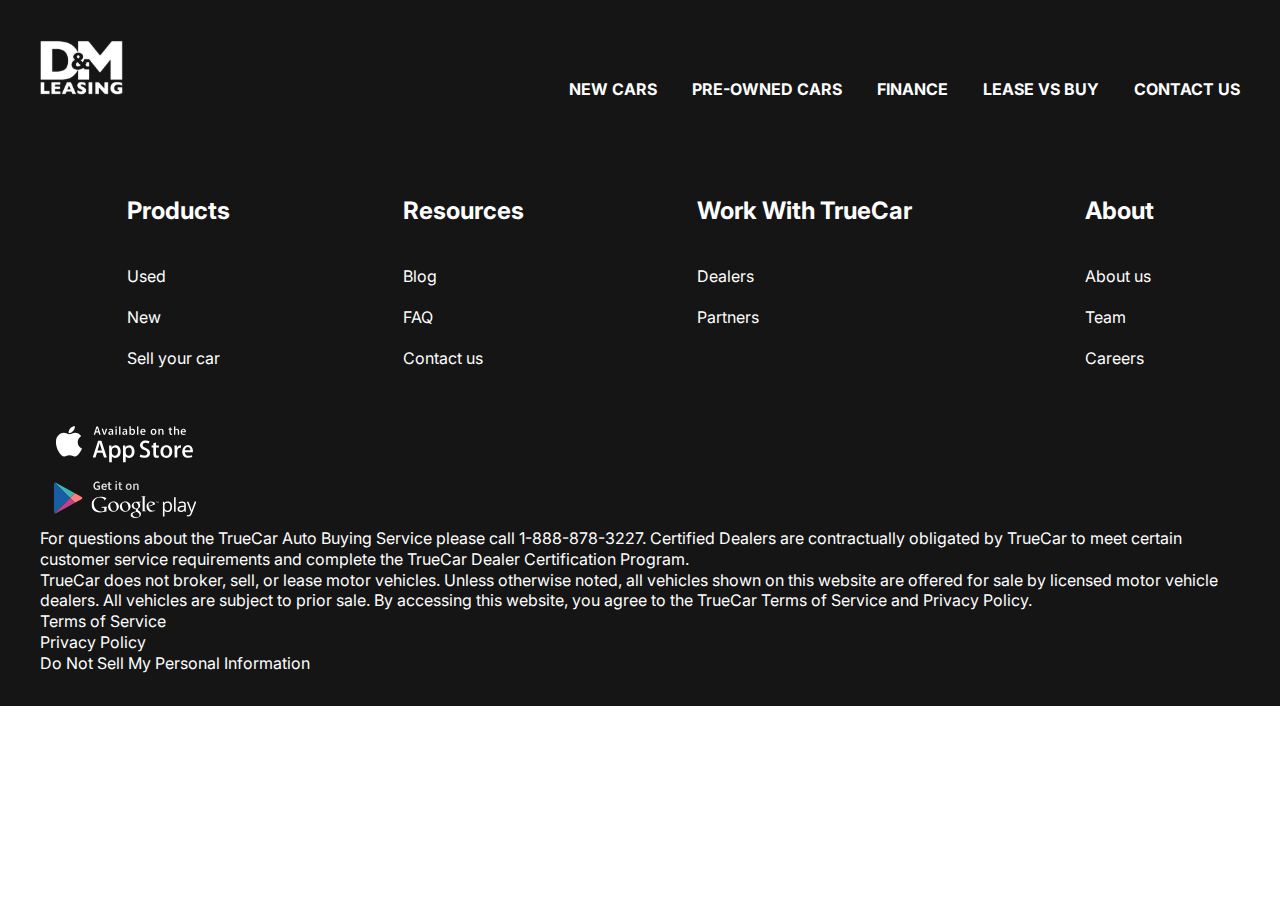
==== index.html @ 5d6d0b0d "Create header and footer" ====
<!DOCTYPE html>
<html lang="en">
<head>
	<meta charset="UTF-8">
	<meta name="viewport" content="width=device-width, initial-scale=1.0">
	
	<title>Lease cars</title>

	<link rel="preconnect" href="https://fonts.googleapis.com">
	<link rel="preconnect" href="https://fonts.gstatic.com" crossorigin>
	<link href="https://fonts.googleapis.com/css2?family=Inter:wght@400;600&display=swap" rel="stylesheet">
	
	<link rel="stylesheet" href="css/style.css">
</head>

<body>
	<div class="wrapper">
		<header class="header header-main">
			<div class="container">
				<div class="header__inner">
					<a class="logo" href="#">
						<img class="logo__img" src="images/logo.svg" alt="logo">
					</a>
					<nav class="menu">
						<ul class="menu__list">
							<li class="menu__list-item">
								<a class="menu__list-link" href="#">NEW CARS</a>
							</li>
							<li class="menu__list-item">
								<a class="menu__list-link" href="#">PRE-OWNED CARS</a>
							</li>
							<li class="menu__list-item">
								<a class="menu__list-link" href="#">FINANCE</a>
							</li>
							<li class="menu__list-item">
								<a class="menu__list-link" href="#">LEASE VS BUY</a>
							</li>
							<li class="menu__list-item">
								<a class="menu__list-link" href="#">CONTACT US</a>
							</li>
						</ul>
					</nav>
				</div>
			</div>
		</header>
		<main class="main"></main>


		<footer class="footer">
			<div class="container">
				<nav class="footer__menu">
					<ul class="footer__menu-list">
						<li class="footer__menu-item"><p class="footer__menu-title">Products</p></li>
						<li class="footer__menu-item"><a href="#" class="footer__menu-link">Used</a></li>
						<li class="footer__menu-item"><a href="#" class="footer__menu-link">New</a></li>
						<li class="footer__menu-item"><a href="#" class="footer__menu-link">Sell your car</a></li>
					</ul>
					<ul class="footer__menu-list">
						<li class="footer__menu-item"><p class="footer__menu-title">Resources </p></li>
						<li class="footer__menu-item"><a href="#" class="footer__menu-link">Blog</a></li>
						<li class="footer__menu-item"><a href="#" class="footer__menu-link">FAQ</a></li>
						<li class="footer__menu-item"><a href="#" class="footer__menu-link">Contact us</a></li>
					</ul>
					<ul class="footer__menu-list">
						<li class="footer__menu-item"><p class="footer__menu-title">Work With TrueCar</p></li>
						<li class="footer__menu-item"><a href="#" class="footer__menu-link">Dealers</a></li>
						<li class="footer__menu-item"><a href="#" class="footer__menu-link">Partners</a></li>
					</ul>
					<ul class="footer__menu-list">
						<li class="footer__menu-item"><p class="footer__menu-title">About</p></li>
						<li class="footer__menu-item"><a href="#" class="footer__menu-link">About us</a></li>
						<li class="footer__menu-item"><a href="#" class="footer__menu-link">Team</a></li>
						<li class="footer__menu-item"><a href="#" class="footer__menu-link">Careers</a></li>
					</ul>
				</nav>

				<ul class="app__links">
					<li class="app__item">
						<a class="app__item-link" href="#">
							<img class="app__item-img" src="images/appstore.svg" alt="appstore">
						</a>
					</li>
					<li class="app__item">
						<a class="app__item-link" href="#">
							<img class="app__item-img" src="images/googleplay.svg" alt="googleplay">
						</a>
					</li>
				</ul>

				<div class="footer__copy">
					<p class="footer__copy-text">
						For questions about the TrueCar Auto Buying Service please call 1-888-878-3227.
						Certified Dealers are contractually obligated by TrueCar to meet certain customer service requirements and complete the TrueCar Dealer Certification Program.
						
					</p>
					<p class="footer__copy-text">
						TrueCar does not broker, sell, or lease motor vehicles. Unless otherwise noted, all vehicles shown on this website are offered for sale by licensed motor vehicle dealers. All vehicles are subject to prior sale. By accessing this website, you agree to the TrueCar Terms of Service and Privacy Policy.
					</p>
				</div>

				<nav class="copy__nav">
					<ul class="copy__nav-list">
						<li class="copy__nav-item"><a href="#" class="copy__nav-link">Terms of Service</a></li>
						<li class="copy__nav-item"><a href="#" class="copy__nav-link">Privacy Policy</a></li>
						<li class="copy__nav-item"><a href="#" class="copy__nav-link">Do Not Sell My Personal Information</a></li>
					</ul>
				</nav>

			</div>
		</footer>
	</div>
	
</body>
</html>
---- css/style.css ----
html{
	box-sizing: border-box;
}

*, *::after, *::before{
	box-sizing: inherit;
	margin: 0;
	padding: 0; 
}

ul{
	list-style: none;
}

a{
	text-decoration: none;
	color: inherit;
}

.container{
	max-width: 1220px;
	margin: 0 auto;
	padding: 0 10px;
}

body{
	font-family: 'Inter', sans-serif;
	font-size: 16px;
	font-weight: 400;
	line-height: 1.3;
}

.header{
	background-color: #151515;
}

.header-main{
	/* background-color: transparent; */
}

.header__inner{
	padding-top: 40px;
	padding-bottom: 45px;
	display: flex;
	justify-content: space-between;
	align-items: flex-end;
}

.menu__list{
	display: flex;
	gap: 35px;
}

.menu__list-link{
	color: #ffffff;
	text-transform: uppercase;
	font-weight: 700;	
}

.footer{
	background-color: #151515;
	padding: 50px 0 32px;
	color: #ffffff;
}

.footer__menu{
	display: flex;
	justify-content: space-around;
	margin-bottom: 50px;
}

.footer__menu-title{
	font-size: 24px;
	font-weight: 700;
	padding-bottom: 20px;

}

.footer__menu-item + .footer__menu-item{
	padding-top: 20px;

}
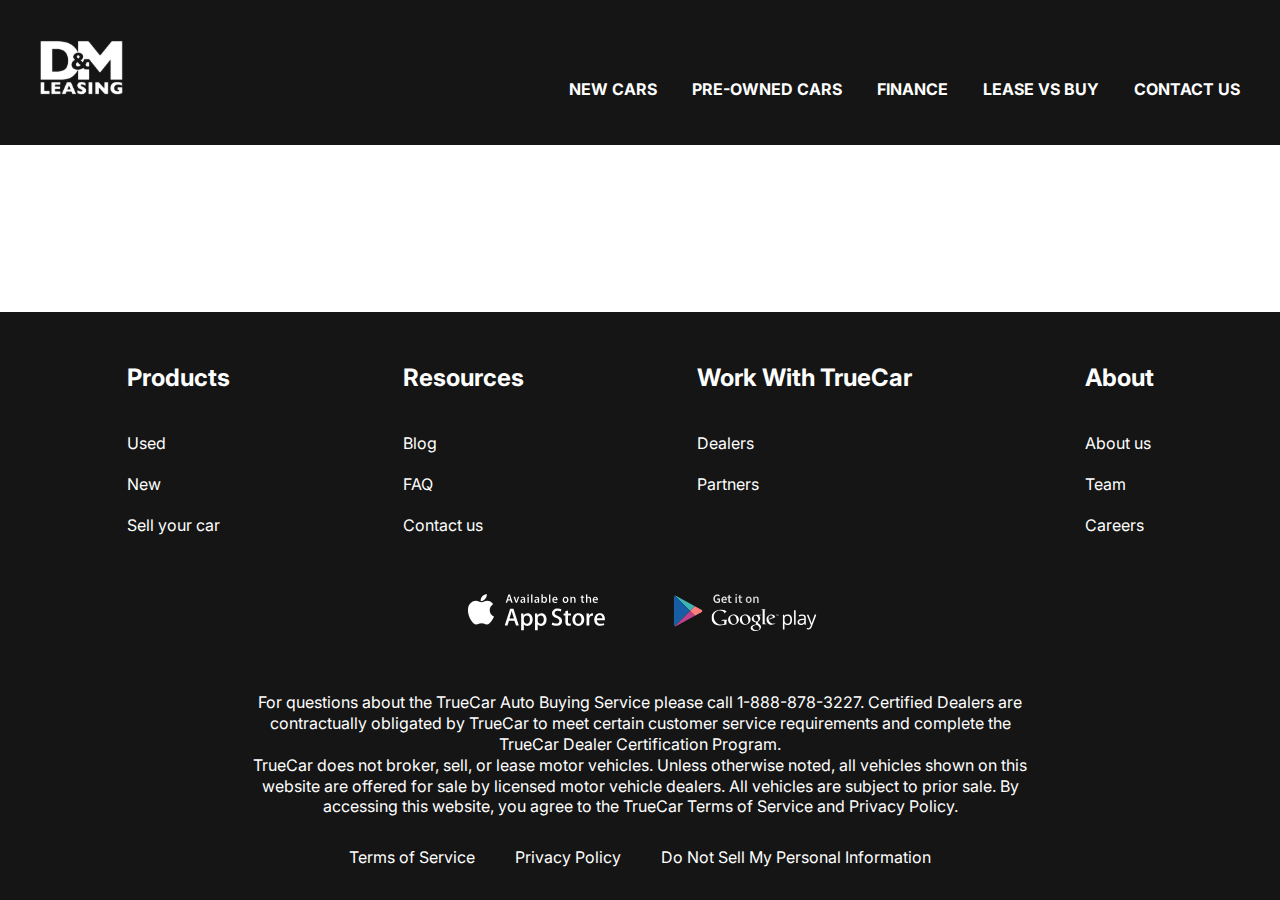
==== commit 795f63b6: "Create footer and fixed its position down" ====
--- a/index.html
+++ b/index.html
@@ -43,7 +43,10 @@
 				</div>
 			</div>
 		</header>
-		<main class="main"></main>
+		<main class="main">
+			
+
+		</main>
 
 
 		<footer class="footer">
@@ -74,7 +77,7 @@
 					</ul>
 				</nav>
 
-				<ul class="app__links">
+				<ul class="app">
 					<li class="app__item">
 						<a class="app__item-link" href="#">
 							<img class="app__item-img" src="images/appstore.svg" alt="appstore">
--- a/css/style.css
+++ b/css/style.css
@@ -6,6 +6,10 @@
 	box-sizing: inherit;
 	margin: 0;
 	padding: 0; 
+}
+
+html, body{
+	height: 100%;
 }
 
 ul{
@@ -17,17 +21,23 @@
 	color: inherit;
 }
 
-.container{
-	max-width: 1220px;
-	margin: 0 auto;
-	padding: 0 10px;
-}
-
 body{
 	font-family: 'Inter', sans-serif;
 	font-size: 16px;
 	font-weight: 400;
 	line-height: 1.3;
+}
+
+.wrapper{
+	min-height: 100%;
+	display: flex;
+	flex-direction: column;
+}
+
+.container{
+	max-width: 1220px;
+	margin: 0 auto;
+	padding: 0 10px;
 }
 
 .header{
@@ -69,6 +79,10 @@
 	margin-bottom: 50px;
 }
 
+.footer__menu-list{
+	max-width: 250px; /*задаем, чтобы обезопасить ширины, в случае большого текста */
+}
+
 .footer__menu-title{
 	font-size: 24px;
 	font-weight: 700;
@@ -78,7 +92,27 @@
 
 .footer__menu-item + .footer__menu-item{
 	padding-top: 20px;
-
 }
 
+.app{
+	display: flex;
+	justify-content: center;
+	gap: 40px;
+	margin-bottom: 52px;
+}
 
+.footer__copy{
+	max-width: 800px;
+	margin: 0 auto 30px;
+	text-align: center;
+}
+
+.copy__nav-list{
+	display: flex;
+	justify-content: center;
+	gap: 40px;
+}
+
+.main{
+	flex-grow: 1;
+}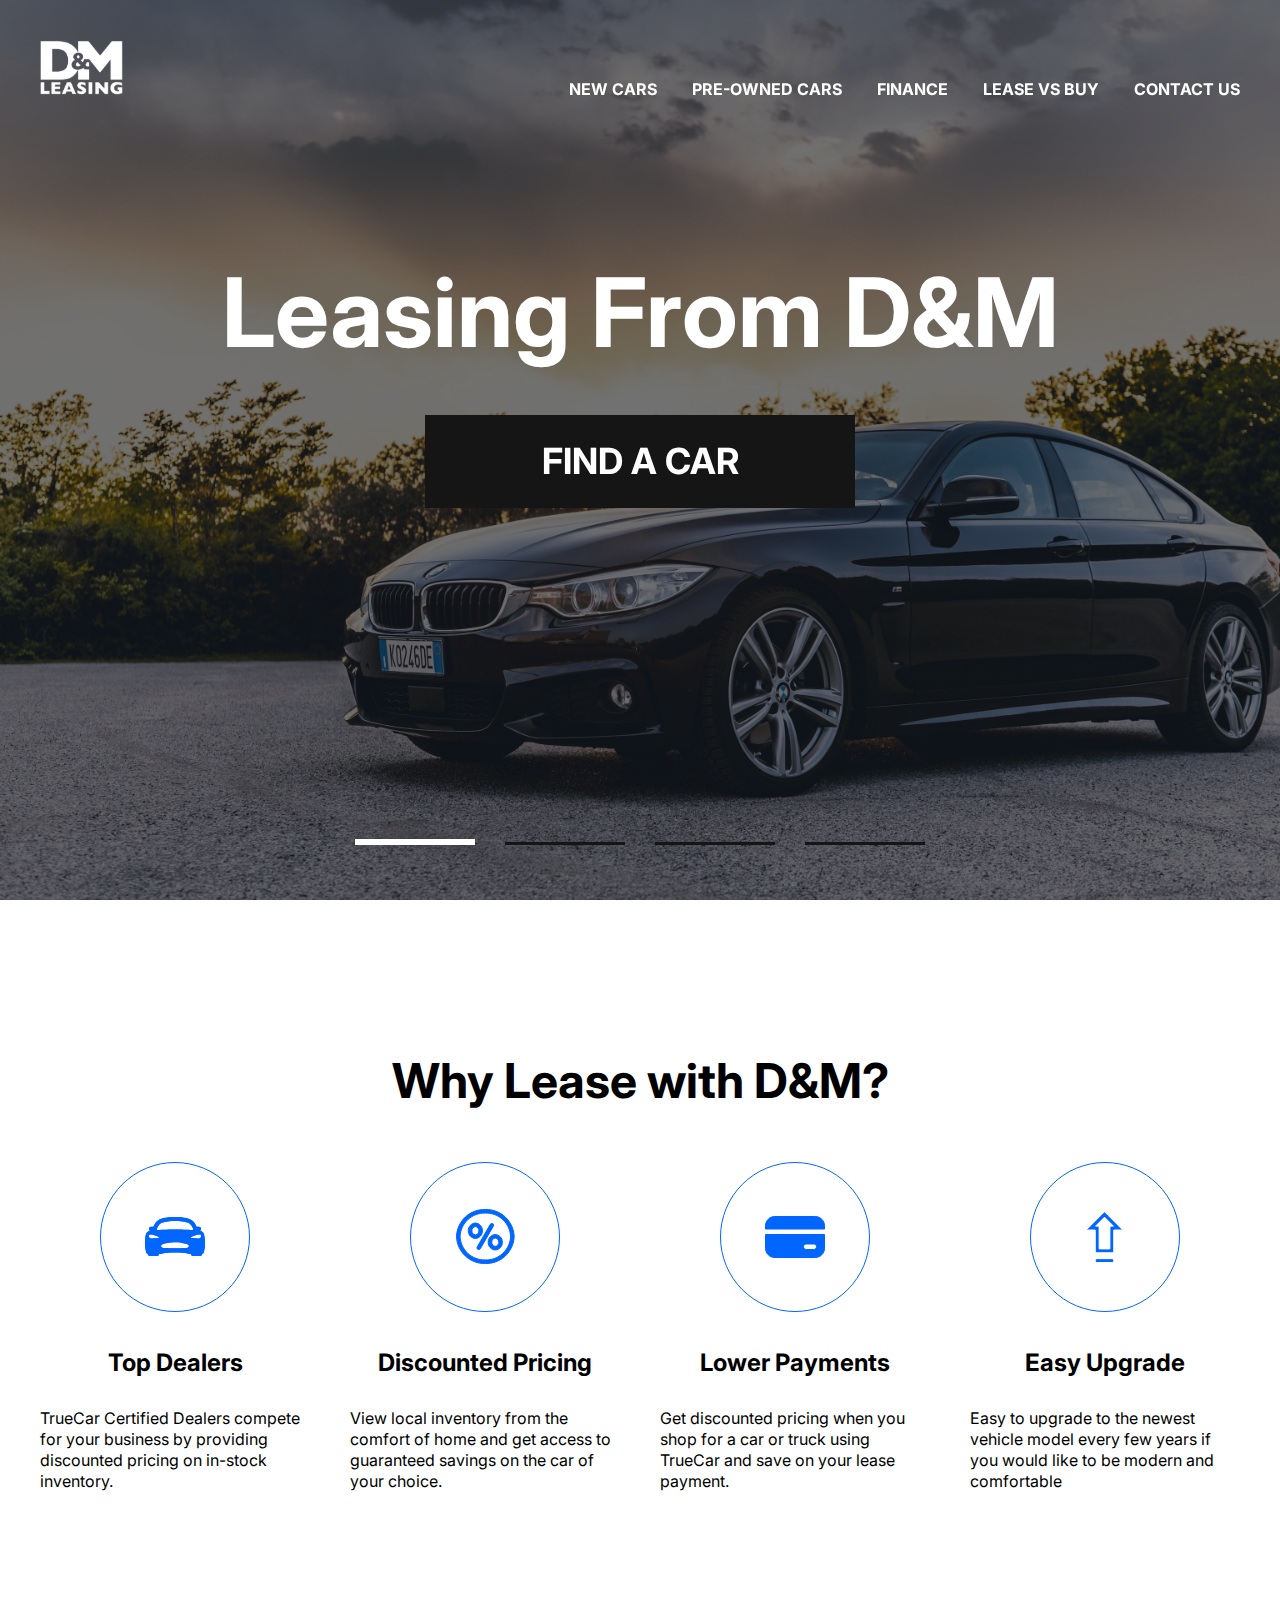
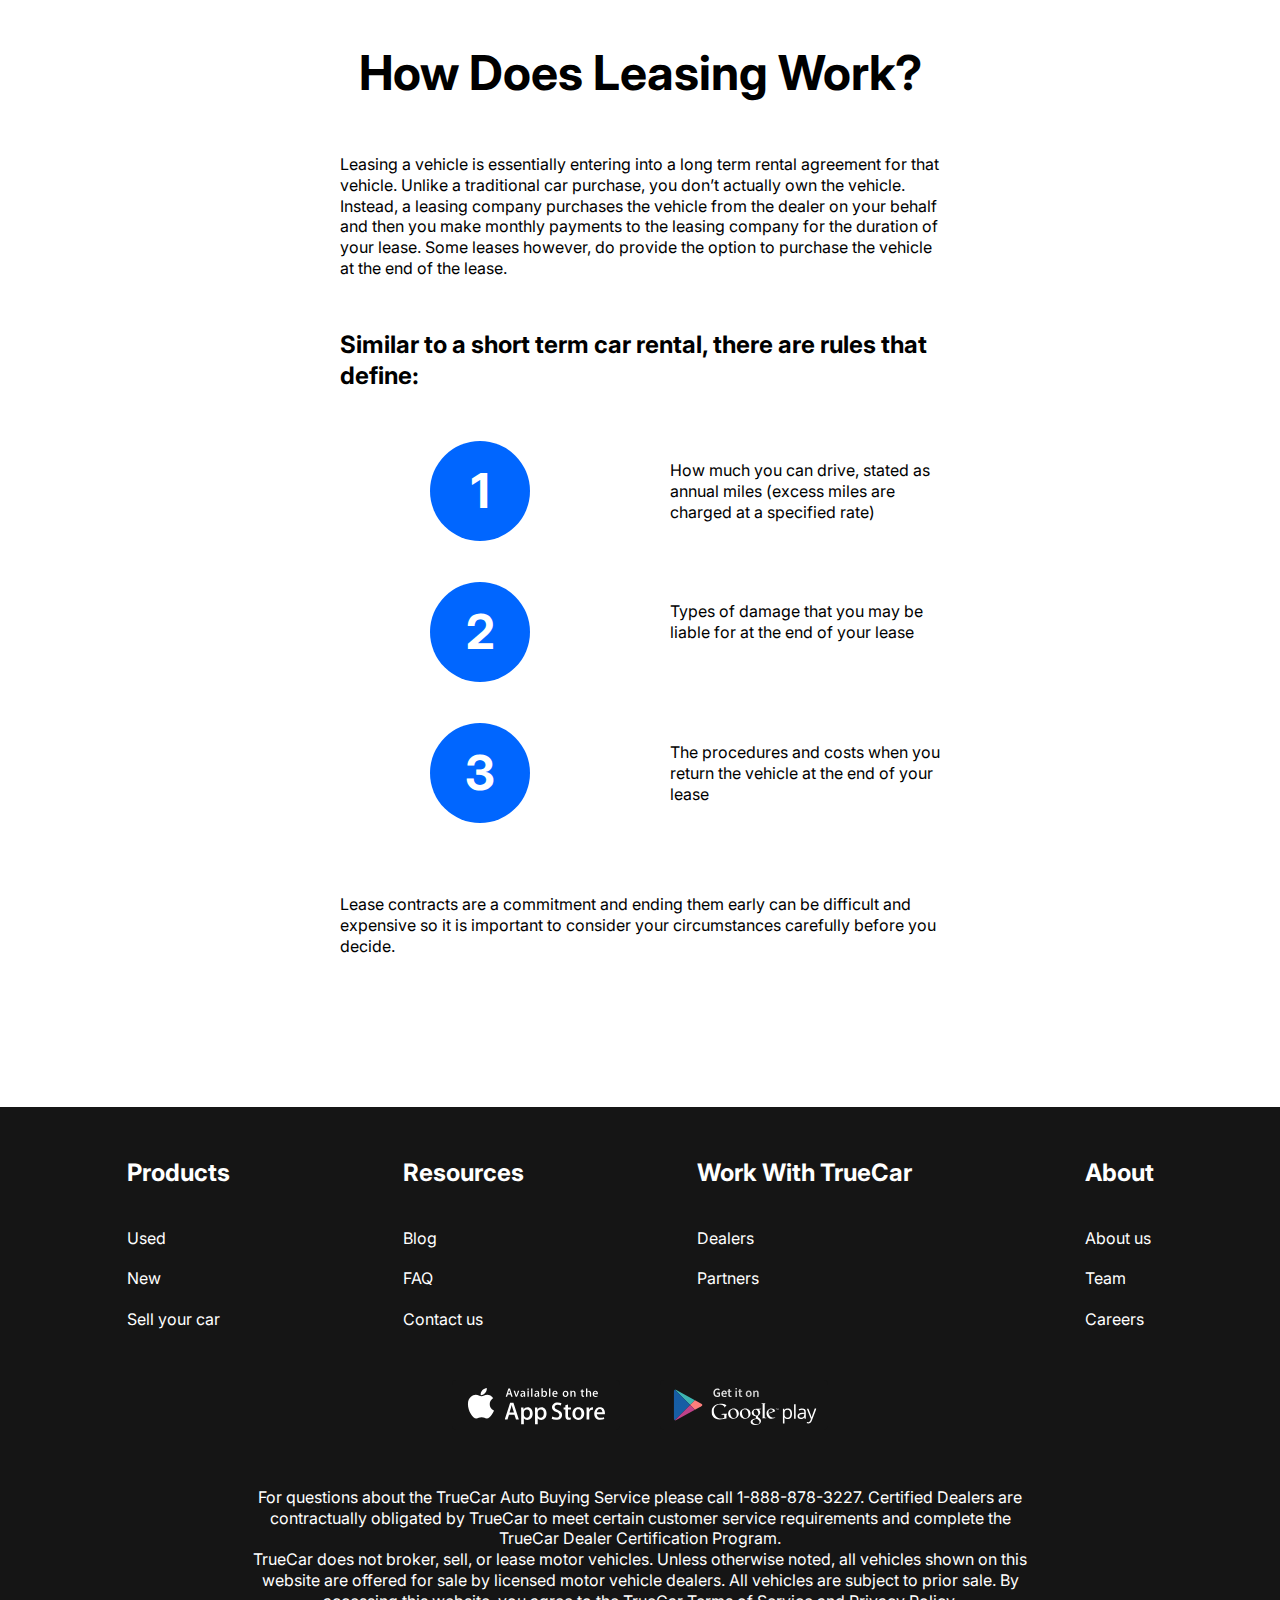
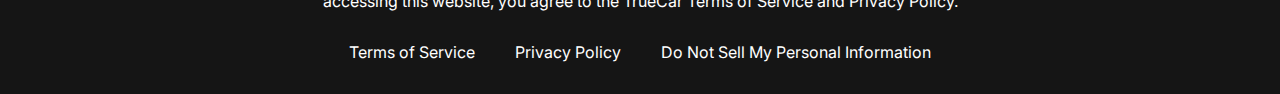
==== commit 8ac9ad5e: "Create and style sections Why Lease and How Does It Work" ====
--- a/index.html
+++ b/index.html
@@ -1,117 +1,296 @@
 <!DOCTYPE html>
 <html lang="en">
-<head>
-	<meta charset="UTF-8">
-	<meta name="viewport" content="width=device-width, initial-scale=1.0">
-	
-	<title>Lease cars</title>
-
-	<link rel="preconnect" href="https://fonts.googleapis.com">
-	<link rel="preconnect" href="https://fonts.gstatic.com" crossorigin>
-	<link href="https://fonts.googleapis.com/css2?family=Inter:wght@400;600&display=swap" rel="stylesheet">
-	
-	<link rel="stylesheet" href="css/style.css">
-</head>
-
-<body>
-	<div class="wrapper">
-		<header class="header header-main">
-			<div class="container">
-				<div class="header__inner">
-					<a class="logo" href="#">
-						<img class="logo__img" src="images/logo.svg" alt="logo">
-					</a>
-					<nav class="menu">
-						<ul class="menu__list">
-							<li class="menu__list-item">
-								<a class="menu__list-link" href="#">NEW CARS</a>
-							</li>
-							<li class="menu__list-item">
-								<a class="menu__list-link" href="#">PRE-OWNED CARS</a>
-							</li>
-							<li class="menu__list-item">
-								<a class="menu__list-link" href="#">FINANCE</a>
-							</li>
-							<li class="menu__list-item">
-								<a class="menu__list-link" href="#">LEASE VS BUY</a>
-							</li>
-							<li class="menu__list-item">
-								<a class="menu__list-link" href="#">CONTACT US</a>
-							</li>
-						</ul>
-					</nav>
-				</div>
-			</div>
-		</header>
-		<main class="main">
-			
-
-		</main>
-
-
-		<footer class="footer">
-			<div class="container">
-				<nav class="footer__menu">
-					<ul class="footer__menu-list">
-						<li class="footer__menu-item"><p class="footer__menu-title">Products</p></li>
-						<li class="footer__menu-item"><a href="#" class="footer__menu-link">Used</a></li>
-						<li class="footer__menu-item"><a href="#" class="footer__menu-link">New</a></li>
-						<li class="footer__menu-item"><a href="#" class="footer__menu-link">Sell your car</a></li>
-					</ul>
-					<ul class="footer__menu-list">
-						<li class="footer__menu-item"><p class="footer__menu-title">Resources </p></li>
-						<li class="footer__menu-item"><a href="#" class="footer__menu-link">Blog</a></li>
-						<li class="footer__menu-item"><a href="#" class="footer__menu-link">FAQ</a></li>
-						<li class="footer__menu-item"><a href="#" class="footer__menu-link">Contact us</a></li>
-					</ul>
-					<ul class="footer__menu-list">
-						<li class="footer__menu-item"><p class="footer__menu-title">Work With TrueCar</p></li>
-						<li class="footer__menu-item"><a href="#" class="footer__menu-link">Dealers</a></li>
-						<li class="footer__menu-item"><a href="#" class="footer__menu-link">Partners</a></li>
-					</ul>
-					<ul class="footer__menu-list">
-						<li class="footer__menu-item"><p class="footer__menu-title">About</p></li>
-						<li class="footer__menu-item"><a href="#" class="footer__menu-link">About us</a></li>
-						<li class="footer__menu-item"><a href="#" class="footer__menu-link">Team</a></li>
-						<li class="footer__menu-item"><a href="#" class="footer__menu-link">Careers</a></li>
-					</ul>
-				</nav>
-
-				<ul class="app">
-					<li class="app__item">
-						<a class="app__item-link" href="#">
-							<img class="app__item-img" src="images/appstore.svg" alt="appstore">
-						</a>
-					</li>
-					<li class="app__item">
-						<a class="app__item-link" href="#">
-							<img class="app__item-img" src="images/googleplay.svg" alt="googleplay">
-						</a>
-					</li>
-				</ul>
-
-				<div class="footer__copy">
-					<p class="footer__copy-text">
-						For questions about the TrueCar Auto Buying Service please call 1-888-878-3227.
-						Certified Dealers are contractually obligated by TrueCar to meet certain customer service requirements and complete the TrueCar Dealer Certification Program.
-						
-					</p>
-					<p class="footer__copy-text">
-						TrueCar does not broker, sell, or lease motor vehicles. Unless otherwise noted, all vehicles shown on this website are offered for sale by licensed motor vehicle dealers. All vehicles are subject to prior sale. By accessing this website, you agree to the TrueCar Terms of Service and Privacy Policy.
-					</p>
-				</div>
-
-				<nav class="copy__nav">
-					<ul class="copy__nav-list">
-						<li class="copy__nav-item"><a href="#" class="copy__nav-link">Terms of Service</a></li>
-						<li class="copy__nav-item"><a href="#" class="copy__nav-link">Privacy Policy</a></li>
-						<li class="copy__nav-item"><a href="#" class="copy__nav-link">Do Not Sell My Personal Information</a></li>
-					</ul>
-				</nav>
-
-			</div>
-		</footer>
-	</div>
-	
-</body>
-</html>+  <head>
+    <meta charset="UTF-8" />
+    <meta name="viewport" content="width=device-width, initial-scale=1.0" />
+
+    <title>Lease cars</title>
+
+    <link rel="preconnect" href="https://fonts.googleapis.com" />
+    <link rel="preconnect" href="https://fonts.gstatic.com" crossorigin />
+    <link
+      href="https://fonts.googleapis.com/css2?family=Inter:wght@400;600&display=swap"
+      rel="stylesheet"
+    />
+
+    <link
+      rel="stylesheet"
+      href="https://cdn.jsdelivr.net/npm/swiper@11/swiper-bundle.min.css"
+    />
+
+    <link rel="stylesheet" href="css/style.css" />
+  </head>
+
+  <body>
+    <div class="wrapper">
+      <header class="header header-main">
+        <div class="container">
+          <div class="header__inner">
+            <a class="logo" href="#">
+              <img class="logo__img" src="images/logo.svg" alt="logo" />
+            </a>
+            <nav class="menu">
+              <ul class="menu__list">
+                <li class="menu__list-item">
+                  <a class="menu__list-link" href="#">NEW CARS</a>
+                </li>
+                <li class="menu__list-item">
+                  <a class="menu__list-link" href="#">PRE-OWNED CARS</a>
+                </li>
+                <li class="menu__list-item">
+                  <a class="menu__list-link" href="#">FINANCE</a>
+                </li>
+                <li class="menu__list-item">
+                  <a class="menu__list-link" href="#">LEASE VS BUY</a>
+                </li>
+                <li class="menu__list-item">
+                  <a class="menu__list-link" href="#">CONTACT US</a>
+                </li>
+              </ul>
+            </nav>
+          </div>
+        </div>
+      </header>
+      <main class="main">
+        <section class="top">
+          <div class="container">
+            <h1 class="title">Leasing From D&M</h1>
+            <a class="top__link" href="#">Find a car</a>
+          </div>
+        </section>
+        <div class="slider">
+          <div class="swiper">
+            <div class="swiper-wrapper">
+              <div
+                class="swiper-slide"
+                style="background-image: url(images/slide-1.jpg)"
+              ></div>
+              <div
+                class="swiper-slide"
+                style="background-image: url(images/slide-2.jpg)"
+              ></div>
+              <div
+                class="swiper-slide"
+                style="background-image: url(images/slide-3.jpg)"
+              ></div>
+              <div
+                class="swiper-slide"
+                style="background-image: url(images/slide-4.jpg)"
+              ></div>
+            </div>
+            <div class="swiper-pagination"></div>
+          </div>
+        </div>
+        <section class="why-lease">
+          <div class="container">
+            <h2 class="section-title">Why Lease with D&M?</h2>
+            <ul class="why-lease__list">
+              <li class="why-lease__item">
+                <img
+                  class="why-lease__item-img"
+                  src="images/why-lease-1.svg"
+                  alt=""
+                />
+                <h3 class="why-lease__item-title">Top Dealers</h3>
+                <p class="why-lease__item-text">
+                  TrueCar Certified Dealers compete for your business by
+                  providing discounted pricing on in-stock inventory.
+                </p>
+              </li>
+              <li class="why-lease__item">
+                <img
+                  class="why-lease__item-img"
+                  src="images/why-lease-2.svg"
+                  alt=""
+                />
+                <h3 class="why-lease__item-title">Discounted Pricing</h3>
+                <p class="why-lease__item-text">
+                  View local inventory from the comfort of home and get access
+                  to guaranteed savings on the car of your choice.
+                </p>
+              </li>
+              <li class="why-lease__item">
+                <img
+                  class="why-lease__item-img"
+                  src="images/why-lease-3.svg"
+                  alt=""
+                />
+                <h3 class="why-lease__item-title">Lower Payments</h3>
+                <p class="why-lease__item-text">
+                  Get discounted pricing when you shop for a car or truck using
+                  TrueCar and save on your lease payment.
+                </p>
+              </li>
+              <li class="why-lease__item">
+                <img
+                  class="why-lease__item-img"
+                  src="images/why-lease-4.svg"
+                  alt=""
+                />
+                <h3 class="why-lease__item-title">Easy Upgrade</h3>
+                <p class="why-lease__item-text">
+                  Easy to upgrade to the newest vehicle model every few years if
+                  you would like to be modern and comfortable
+                </p>
+              </li>
+            </ul>
+          </div>
+        </section>
+        <section class="how-does">
+          <div class="container">
+            <div class="how-does__inner">
+              <h2 class="section-title">How Does Leasing Work?</h2>
+              <p class="how-does__text">
+                Leasing a vehicle is essentially entering into a long term
+                rental agreement for that vehicle. Unlike a traditional car
+                purchase, you don’t actually own the vehicle. Instead, a leasing
+                company purchases the vehicle from the dealer on your behalf and
+                then you make monthly payments to the leasing company for the
+                duration of your lease. Some leases however, do provide the
+                option to purchase the vehicle at the end of the lease.
+              </p>
+              <h4 class="how__does-title">
+                Similar to a short term car rental, there are rules that define:
+              </h4>
+              <ol class="how__does-list">
+                <li class="how__does-item">
+                  How much you can drive, stated as annual miles (excess miles
+                  are charged at a specified rate)
+                </li>
+                <li class="how__does-item">
+                  Types of damage that you may be liable for at the end of your
+                  lease
+                </li>
+                <li class="how__does-item">
+                  The procedures and costs when you return the vehicle at the
+                  end of your lease
+                </li>
+              </ol>
+              <p class="how-does__text">
+                Lease contracts are a commitment and ending them early can be
+                difficult and expensive so it is important to consider your
+                circumstances carefully before you decide.
+              </p>
+            </div>
+          </div>
+        </section>
+      </main>
+
+      <footer class="footer">
+        <div class="container">
+          <nav class="footer__menu">
+            <ul class="footer__menu-list">
+              <li class="footer__menu-item">
+                <p class="footer__menu-title">Products</p>
+              </li>
+              <li class="footer__menu-item">
+                <a href="#" class="footer__menu-link">Used</a>
+              </li>
+              <li class="footer__menu-item">
+                <a href="#" class="footer__menu-link">New</a>
+              </li>
+              <li class="footer__menu-item">
+                <a href="#" class="footer__menu-link">Sell your car</a>
+              </li>
+            </ul>
+            <ul class="footer__menu-list">
+              <li class="footer__menu-item">
+                <p class="footer__menu-title">Resources</p>
+              </li>
+              <li class="footer__menu-item">
+                <a href="#" class="footer__menu-link">Blog</a>
+              </li>
+              <li class="footer__menu-item">
+                <a href="#" class="footer__menu-link">FAQ</a>
+              </li>
+              <li class="footer__menu-item">
+                <a href="#" class="footer__menu-link">Contact us</a>
+              </li>
+            </ul>
+            <ul class="footer__menu-list">
+              <li class="footer__menu-item">
+                <p class="footer__menu-title">Work With TrueCar</p>
+              </li>
+              <li class="footer__menu-item">
+                <a href="#" class="footer__menu-link">Dealers</a>
+              </li>
+              <li class="footer__menu-item">
+                <a href="#" class="footer__menu-link">Partners</a>
+              </li>
+            </ul>
+            <ul class="footer__menu-list">
+              <li class="footer__menu-item">
+                <p class="footer__menu-title">About</p>
+              </li>
+              <li class="footer__menu-item">
+                <a href="#" class="footer__menu-link">About us</a>
+              </li>
+              <li class="footer__menu-item">
+                <a href="#" class="footer__menu-link">Team</a>
+              </li>
+              <li class="footer__menu-item">
+                <a href="#" class="footer__menu-link">Careers</a>
+              </li>
+            </ul>
+          </nav>
+
+          <ul class="app">
+            <li class="app__item">
+              <a class="app__item-link" href="#">
+                <img
+                  class="app__item-img"
+                  src="images/appstore.svg"
+                  alt="appstore"
+                />
+              </a>
+            </li>
+            <li class="app__item">
+              <a class="app__item-link" href="#">
+                <img
+                  class="app__item-img"
+                  src="images/googleplay.svg"
+                  alt="googleplay"
+                />
+              </a>
+            </li>
+          </ul>
+
+          <div class="footer__copy">
+            <p class="footer__copy-text">
+              For questions about the TrueCar Auto Buying Service please call
+              1-888-878-3227. Certified Dealers are contractually obligated by
+              TrueCar to meet certain customer service requirements and complete
+              the TrueCar Dealer Certification Program.
+            </p>
+            <p class="footer__copy-text">
+              TrueCar does not broker, sell, or lease motor vehicles. Unless
+              otherwise noted, all vehicles shown on this website are offered
+              for sale by licensed motor vehicle dealers. All vehicles are
+              subject to prior sale. By accessing this website, you agree to the
+              TrueCar Terms of Service and Privacy Policy.
+            </p>
+          </div>
+
+          <nav class="copy__nav">
+            <ul class="copy__nav-list">
+              <li class="copy__nav-item">
+                <a href="#" class="copy__nav-link">Terms of Service</a>
+              </li>
+              <li class="copy__nav-item">
+                <a href="#" class="copy__nav-link">Privacy Policy</a>
+              </li>
+              <li class="copy__nav-item">
+                <a href="#" class="copy__nav-link"
+                  >Do Not Sell My Personal Information</a
+                >
+              </li>
+            </ul>
+          </nav>
+        </div>
+      </footer>
+    </div>
+
+    <script src="https://cdn.jsdelivr.net/npm/swiper@11/swiper-bundle.min.js"></script>
+    <script src="js/main.js"></script>
+  </body>
+</html>
--- a/css/style.css
+++ b/css/style.css
@@ -40,12 +40,23 @@
 	padding: 0 10px;
 }
 
+.section-title{
+	margin-bottom: 50px;
+	font-size: 48px;
+	font-weight: 700;
+	text-align: center;
+}
+
 .header{
 	background-color: #151515;
 }
 
 .header-main{
-	/* background-color: transparent; */
+	background-color: transparent;
+	position: absolute;
+	z-index: 5;
+	left: 0;
+	right: 0;
 }
 
 .header__inner{
@@ -115,4 +126,157 @@
 
 .main{
 	flex-grow: 1;
-}+}
+
+.top{
+	color: #ffffff;
+	text-align: center;
+	padding-top: 250px;
+	padding-bottom: 50px;
+	position: absolute;
+	z-index: 5;
+	left: 0;
+	right: 0;
+}
+
+.title{
+	
+	padding-bottom: 40px;
+	font-size: 96px;
+	font-weight: 700;
+	background-image: url();
+}
+
+.top__link{
+	background-color: #151515;
+	padding: 23px;
+	max-width: 430px;
+	width: 100%;
+	display: inline-block;
+	text-transform: uppercase;
+	font-size: 36px;
+	font-weight: 700;
+}
+
+.swiper::after{
+	content: ''; 
+	background-color: rgba(21, 21, 21, .6);
+	position: absolute;
+	z-index: 5;
+	left: 0;
+	right: 0;
+	bottom: 0;
+	top: 0;
+
+}
+
+.swiper-slide{
+	background-repeat: no-repeat;
+	background-size: cover;
+	background-position: center;
+	height: 100vh;
+}
+
+
+
+
+
+.swiper-pagination-bullet{
+	width: 120px;
+	height: 3px;
+	background-color: #151515;
+	border-radius: 0;
+	opacity: 1;
+	margin: 0 15px !important;
+}
+
+.swiper-pagination-bullets.swiper-pagination-horizontal{
+	bottom: 50px;
+}
+
+
+.swiper-pagination-bullet-active{
+	height: 6px;
+	background-color: #fff;
+}
+
+.why-lease{
+	padding: 150px 0;
+}
+
+.why-lease__list{
+	display: grid;
+	grid-template-columns: repeat(4, 1fr);
+	gap: 40px;
+	text-align: center;
+}
+
+.why-lease__item-img{
+	margin-bottom: 30px;
+}
+
+.why-lease__item-title{
+	margin-bottom: 30px;
+	font-size: 24px;
+	font-weight: 700;
+}
+
+.why-lease__item-text{
+	text-align: left;
+}
+
+.how-does{
+	padding-bottom: 150px;
+}
+
+.how-does__inner{
+	max-width: 600px;
+	margin: 0 auto;
+}
+
+.how__does-title{
+	font-size: 24px;
+	font-weight: 700;
+	padding-top: 50px;
+}
+
+.how__does-list{
+	padding: 50px 0 70px;
+	counter-reset: myCounter;
+}
+
+.how__does-item{
+	list-style-type: none;
+	width: 270px;
+	position: relative;
+	margin-left: auto;
+	box-sizing: content-box;
+	padding: 19px 0 19px 240px;
+	min-height: 63px;
+}
+
+.how__does-item + .how__does-item{
+	margin-top: 40px;
+}
+
+.how__does-item::before{
+	counter-increment: myCounter;
+	content: counter(myCounter);
+	display: flex;
+	justify-content: center;
+	align-items: center;
+	font-size: 48px;
+	font-weight: 700;
+	background-color: #0066FF;
+	width: 100px;
+	height: 100px;
+	border-radius: 50%;
+	color: #ffffff;
+	position: absolute;
+	left: 0;
+	top: 0;
+
+}
+
+
+
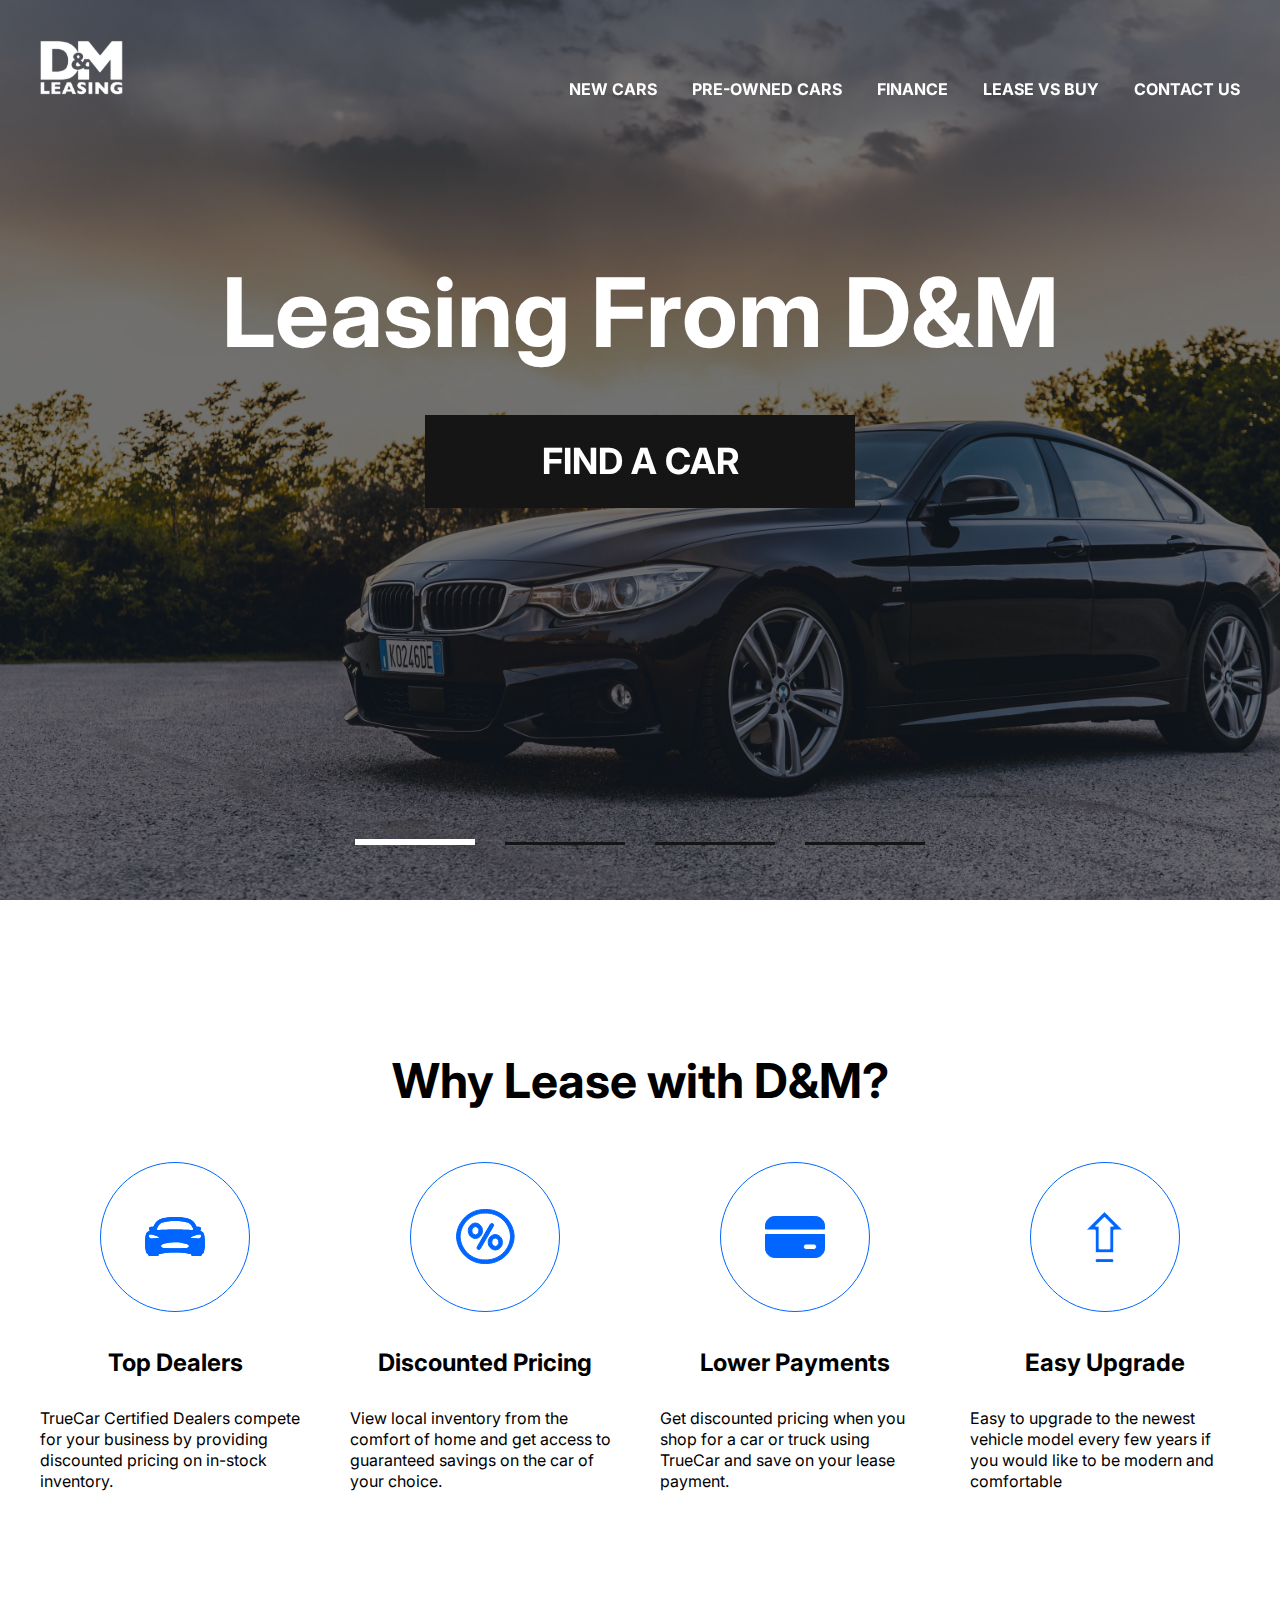
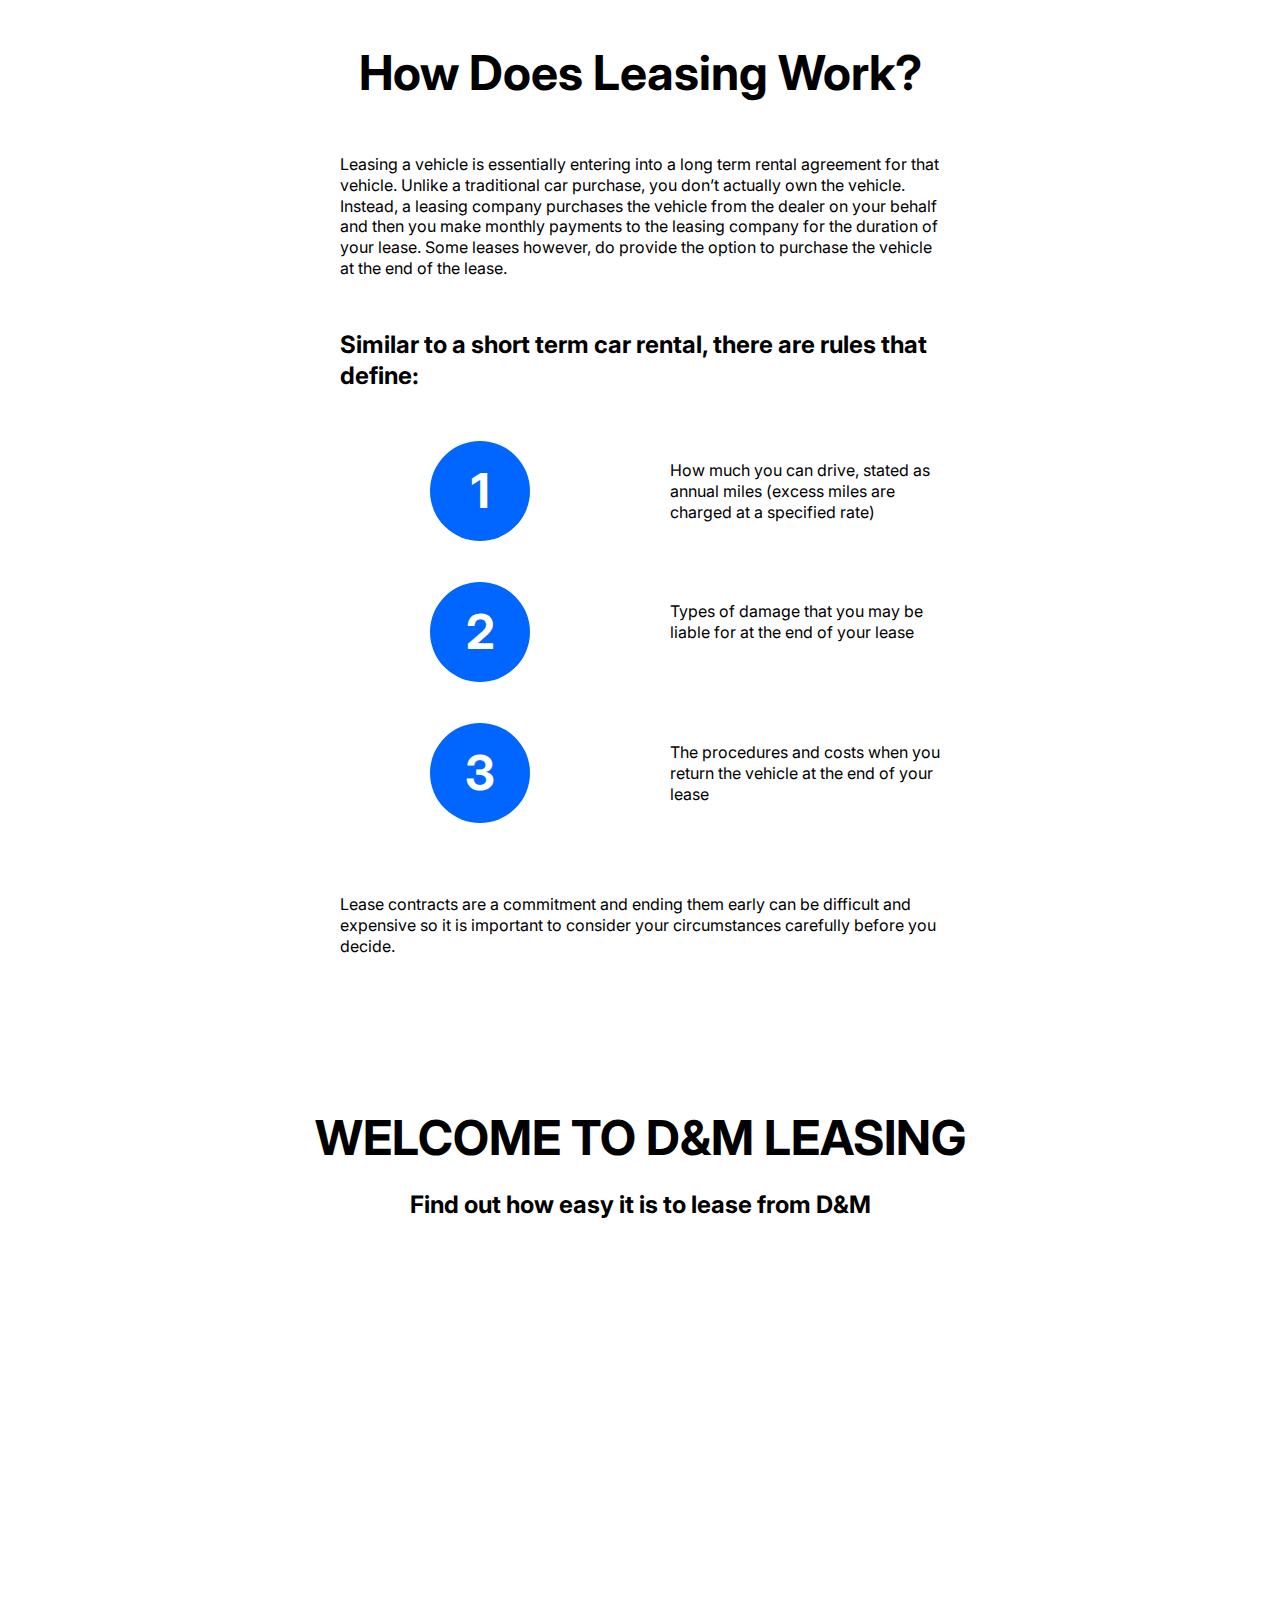
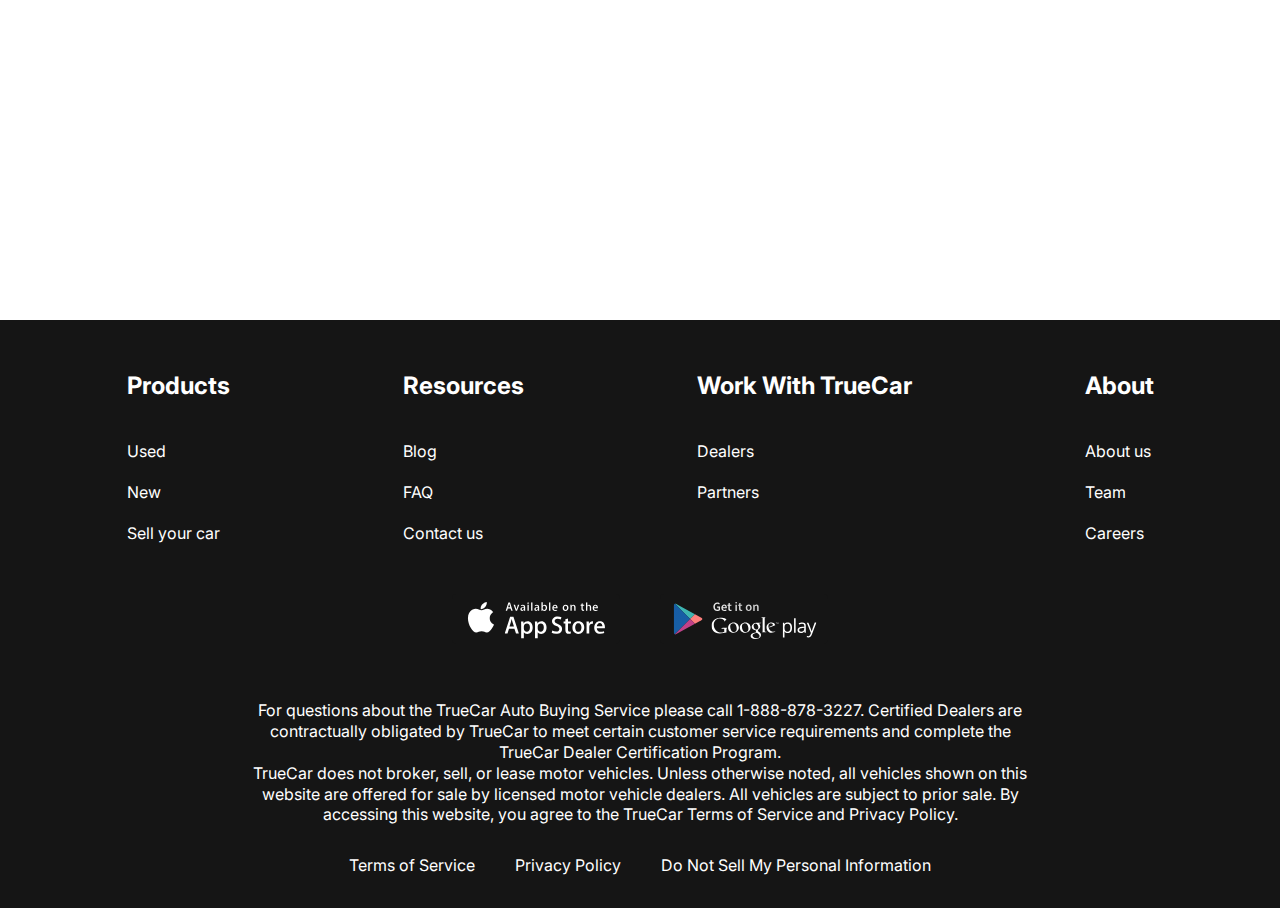
==== commit 3bf5efa9: "Create section with video" ====
--- a/index.html
+++ b/index.html
@@ -174,6 +174,22 @@
             </div>
           </div>
         </section>
+        <section class="video">
+          <div class="container">
+            <h2 class="section-title video__title">WELCOME TO D&M LEASING</h2>
+            <p class="video__text">Find out how easy it is to lease from D&M</p>
+            <iframe
+              class="video__content"
+              width="1000"
+              height="500"
+              src="https://www.youtube.com/embed/yJPD9rxC6sU?si=vbJTKlCe6ThuO4se"
+              title="YouTube video player"
+              frameborder="0"
+              allow="accelerometer; autoplay; clipboard-write; encrypted-media; gyroscope; picture-in-picture; web-share"
+              allowfullscreen
+            ></iframe>
+          </div>
+        </section>
       </main>
 
       <footer class="footer">
--- a/css/style.css
+++ b/css/style.css
@@ -275,8 +275,27 @@
 	position: absolute;
 	left: 0;
 	top: 0;
-
-}
-
-
-
+}
+
+.video{
+	padding-bottom: 150px;
+}
+
+.video__title{
+	margin-bottom: 20px;
+}
+
+.video__text{
+	font-size: 24px;
+	font-weight: 700;
+	margin-bottom: 50px;
+	text-align: center;
+}
+
+.video__content{
+	display: block;
+	margin: 0 auto;
+}
+
+
+
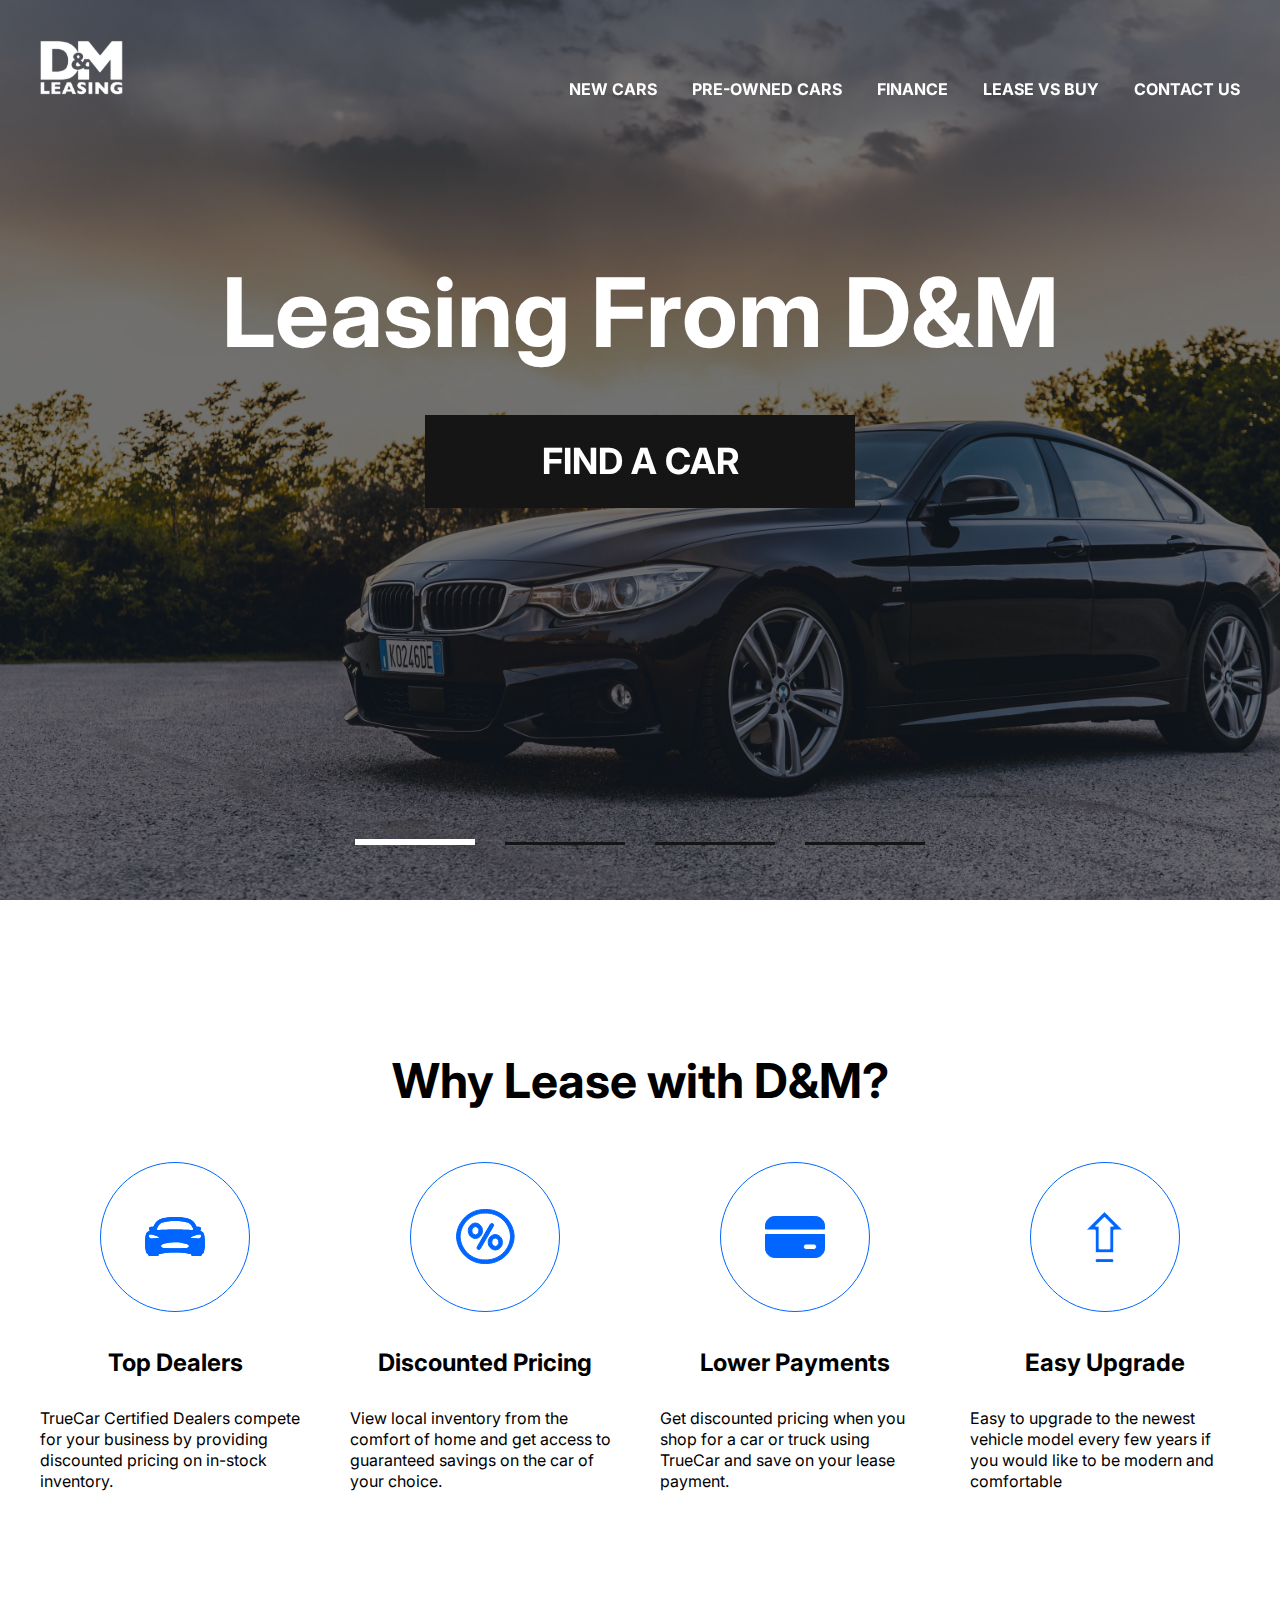
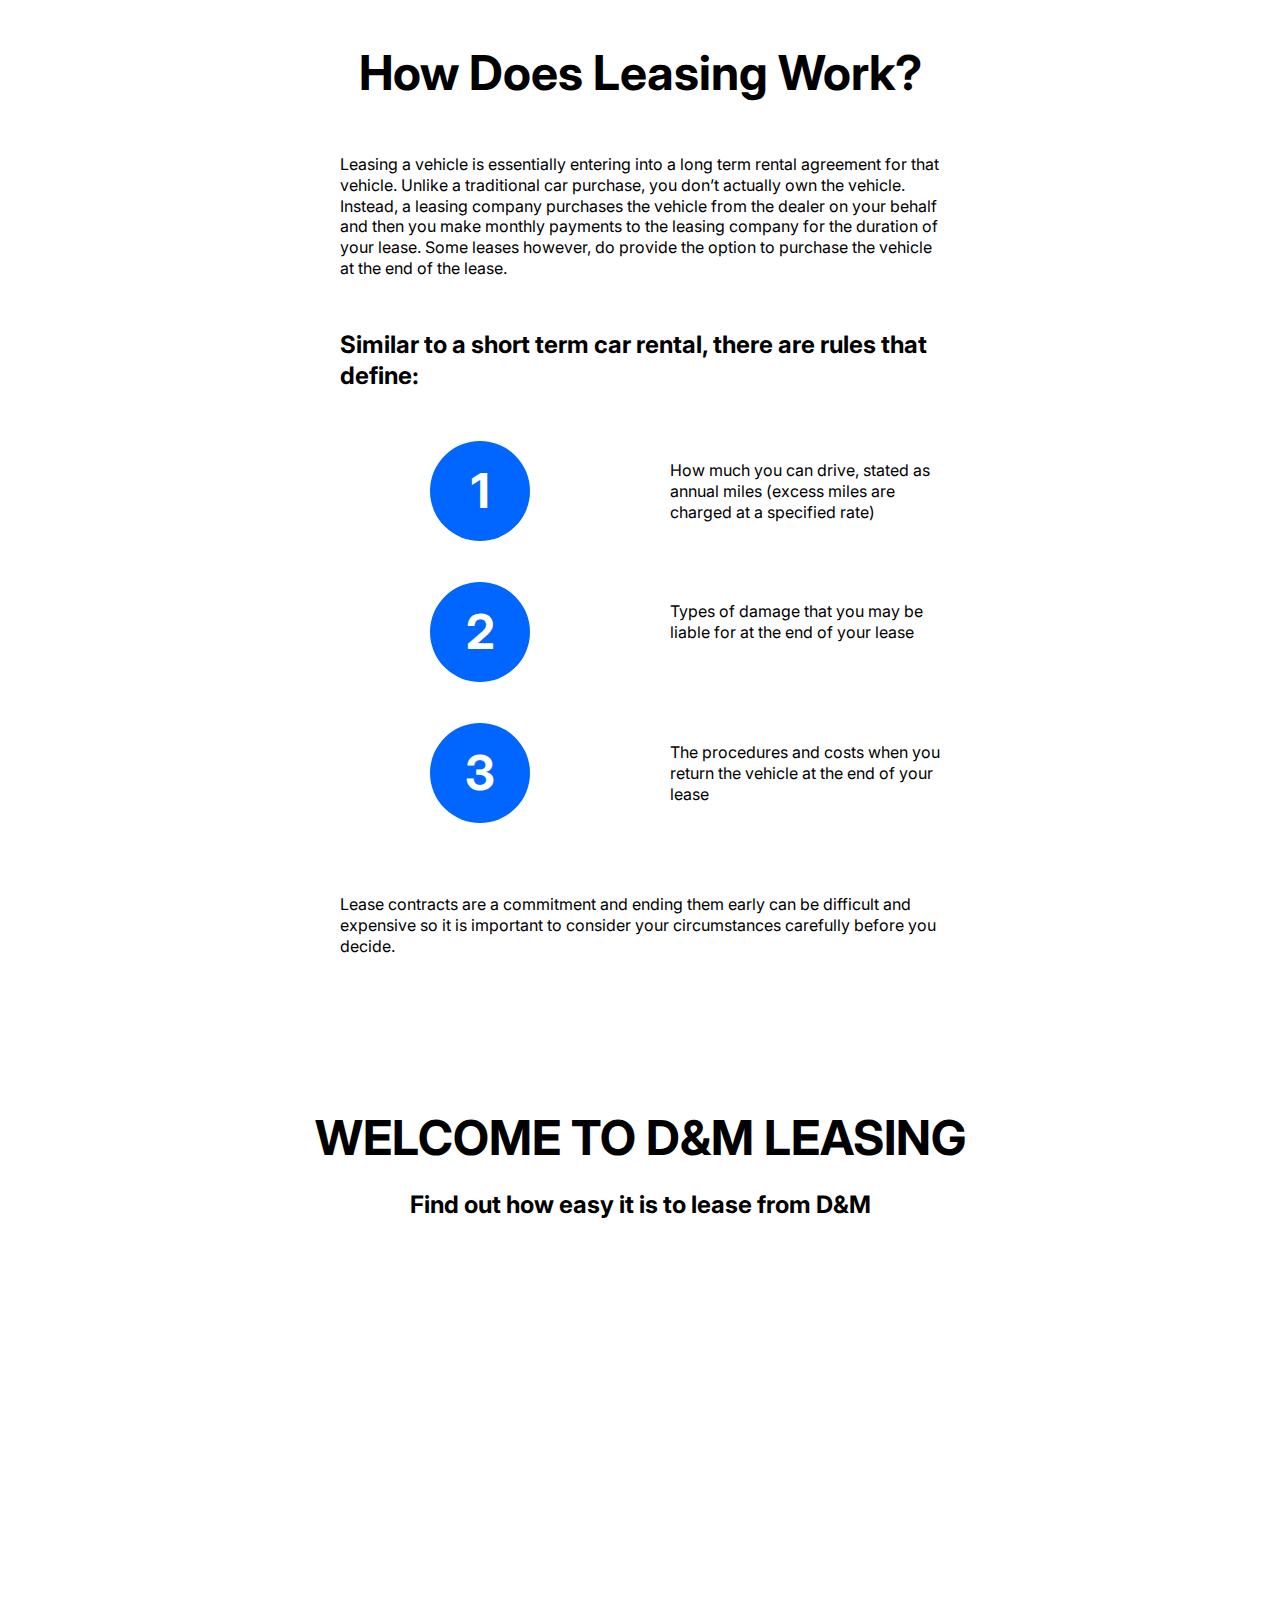
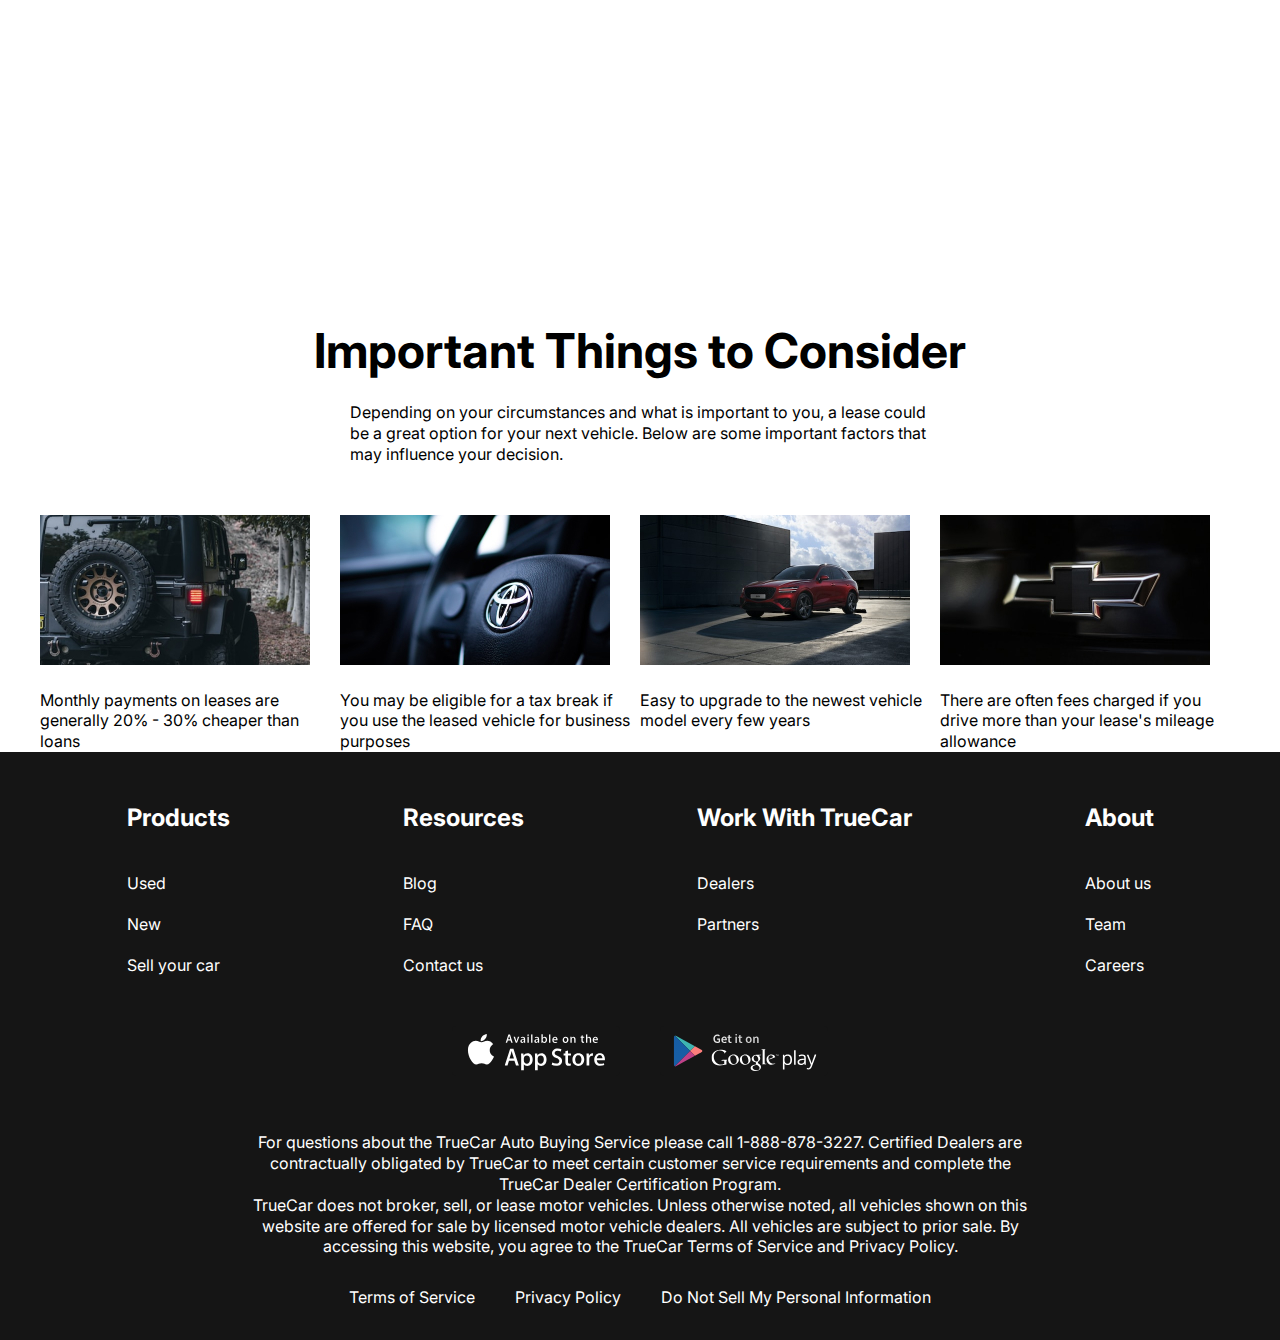
==== commit 84f752d7: "Create section with Important" ====
--- a/index.html
+++ b/index.html
@@ -190,6 +190,63 @@
             ></iframe>
           </div>
         </section>
+        <section class="important">
+          <div class="container">
+            <h2 class="section-title important__title">
+              Important Things to Consider
+            </h2>
+            <p class="important__text">
+              Depending on your circumstances and what is important to you, a
+              lease could be a great option for your next vehicle. Below are
+              some important factors that may influence your decision.
+            </p>
+            <ul class="important__list">
+              <li class="important__item">
+                <img
+                  src="images/imp-1.jpg"
+                  alt=""
+                  class="important__item-img"
+                />
+                <p class="important__item-text">
+                  Monthly payments on leases are generally 20% - 30% cheaper
+                  than loans
+                </p>
+              </li>
+              <li class="important__item">
+                <img
+                  src="images/imp-2.jpg"
+                  alt=""
+                  class="important__item-img"
+                />
+                <p class="important__item-text">
+                  You may be eligible for a tax break if you use the leased
+                  vehicle for business purposes
+                </p>
+              </li>
+              <li class="important__item">
+                <img
+                  src="images/imp-3.jpg"
+                  alt=""
+                  class="important__item-img"
+                />
+                <p class="important__item-text">
+                  Easy to upgrade to the newest vehicle model every few years
+                </p>
+              </li>
+              <li class="important__item">
+                <img
+                  src="images/imp-4.jpg"
+                  alt=""
+                  class="important__item-img"
+                />
+                <p class="important__item-text">
+                  There are often fees charged if you drive more than your
+                  lease's mileage allowance
+                </p>
+              </li>
+            </ul>
+          </div>
+        </section>
       </main>
 
       <footer class="footer">
--- a/css/style.css
+++ b/css/style.css
@@ -297,5 +297,25 @@
 	margin: 0 auto;
 }
 
-
-
+.important__title{
+	margin-bottom: 20px;
+}
+
+.important__text{
+	max-width: 580px;
+	margin: 0 auto 50px;
+}
+
+.important__list{
+	display: grid;
+	grid-template-columns: repeat(4, 1fr);
+}
+
+.important__item-img{
+	margin-bottom: 20px;
+}
+
+
+
+
+
